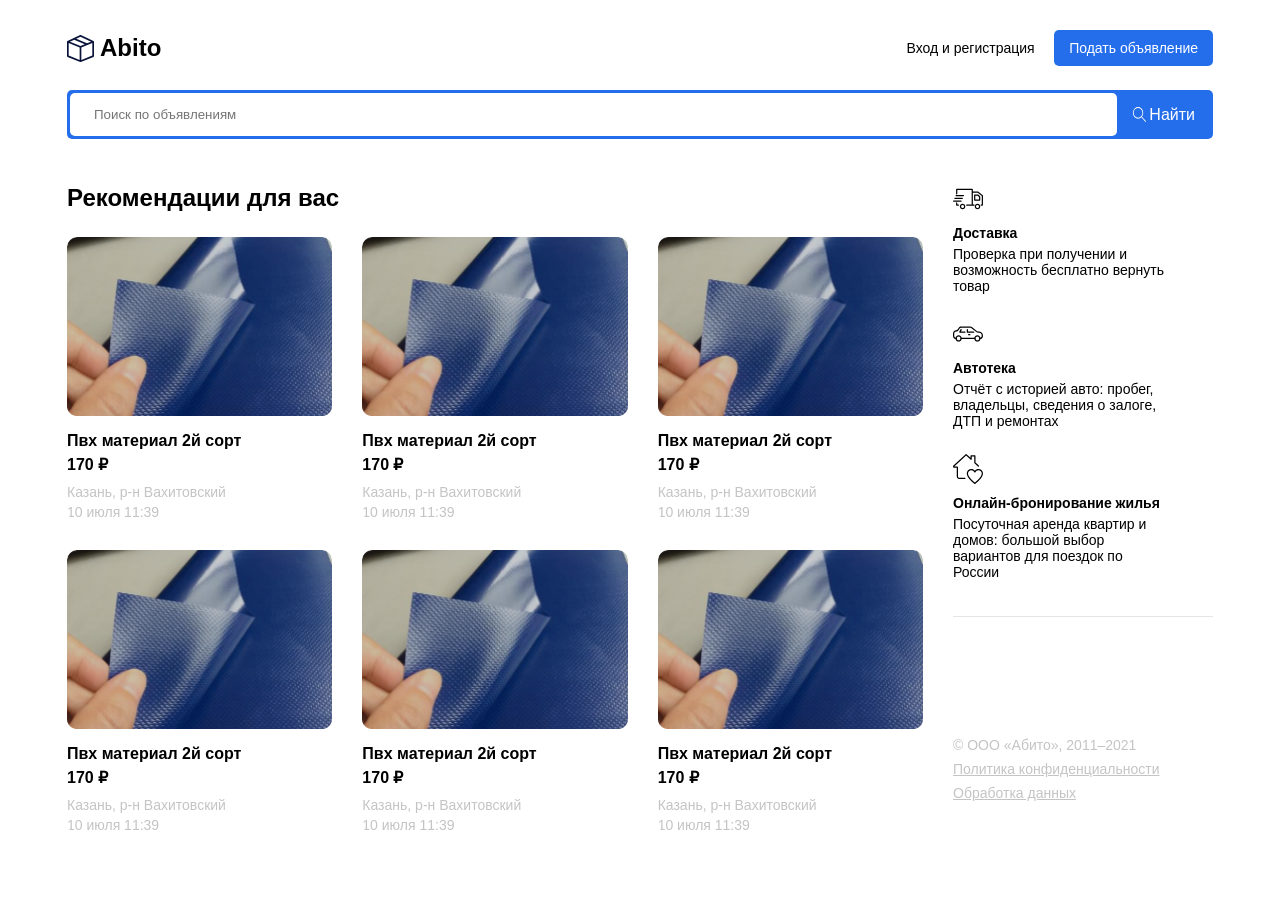
==== index.html @ bc314aca "Add files via upload" ====
<!DOCTYPE html>
<html lang="en">
  <head>
    <meta charset="UTF-8" />
    <meta name="viewport" content="width=device-width, initial-scale=1.0" />
    <title>Document</title>
    <link rel="stylesheet" href="style.css" />
  </head>
  <body>
    <header class="header">
      <div class="container">
        <div class="header-box">
          <a href="/index.html" class="header-logo">
            <img src="/img/logo.svg" alt="logo" />
            <span>Abito</span>
          </a>
          <div class="header-controls">
            <button class="btn btn-outline">Вход и регистрация</button>
            <button class="btn btn-primary">Подать объявление</button>
          </div>
          <div class="header-burger"><img src="/img/menu.svg" alt="" /></div>
        </div>
      </div>
    </header>
    <main>
      <section class="search">
        <div class="container">
          <div class="search-box">
            <input
              class="search-input"
              type="text"
              placeholder="Поиск по объявлениям"
            />
            <button class="btn btn-primary search-btn">
              <img class="search-btn__icon" src="/img/search.svg" alt="" />
              <span class="search-btn__text">Найти</span>
            </button>
          </div>
        </div>
      </section>
      <section class="content">
        <div class="container">
          <div class="content-box">
            <div class="content-main">
              <h2 class="content-side__title">Рекомендации для вас</h2>
              <div class="content-main__list">
                <a href="/product.html" class="content-main__item">
                  <div class="content-main__item--img">
                    <img src="/img/Cart_image.png" alt="Cart" />
                  </div>
                  <h5 class="content-main__item--title">
                    Пвх материал 2й сорт
                  </h5>
                  <strong class="content-main__item--price">170 ₽</strong>
                  <div class="content-main__item--desc-box">
                    <span class="content-main__item--desc"
                      >Казань, р-н Вахитовский</span
                    >
                    <span class="content-main__item--desc">10 июля 11:39</span>
                  </div>
                </a>
                <a href="/product.html" class="content-main__item">
                  <div class="content-main__item--img">
                    <img src="/img/Cart_image.png" alt="Cart" />
                  </div>
                  <h5 class="content-main__item--title">
                    Пвх материал 2й сорт
                  </h5>
                  <strong class="content-main__item--price">170 ₽</strong>
                  <div class="content-main__item--desc-box">
                    <span class="content-main__item--desc"
                      >Казань, р-н Вахитовский</span
                    >
                    <span class="content-main__item--desc">10 июля 11:39</span>
                  </div> </a
                ><a href="/product.html" class="content-main__item">
                  <div class="content-main__item--img">
                    <img src="/img/Cart_image.png" alt="Cart" />
                  </div>
                  <h5 class="content-main__item--title">
                    Пвх материал 2й сорт
                  </h5>
                  <strong class="content-main__item--price">170 ₽</strong>
                  <div class="content-main__item--desc-box">
                    <span class="content-main__item--desc"
                      >Казань, р-н Вахитовский</span
                    >
                    <span class="content-main__item--desc">10 июля 11:39</span>
                  </div> </a
                ><a href="/product.html" class="content-main__item">
                  <div class="content-main__item--img">
                    <img src="/img/Cart_image.png" alt="Cart" />
                  </div>
                  <h5 class="content-main__item--title">
                    Пвх материал 2й сорт
                  </h5>
                  <strong class="content-main__item--price">170 ₽</strong>
                  <div class="content-main__item--desc-box">
                    <span class="content-main__item--desc"
                      >Казань, р-н Вахитовский</span
                    >
                    <span class="content-main__item--desc">10 июля 11:39</span>
                  </div> </a
                ><a href="/product.html" class="content-main__item">
                  <div class="content-main__item--img">
                    <img src="/img/Cart_image.png" alt="Cart" />
                  </div>
                  <h5 class="content-main__item--title">
                    Пвх материал 2й сорт
                  </h5>
                  <strong class="content-main__item--price">170 ₽</strong>
                  <div class="content-main__item--desc-box">
                    <span class="content-main__item--desc"
                      >Казань, р-н Вахитовский</span
                    >
                    <span class="content-main__item--desc">10 июля 11:39</span>
                  </div> </a
                ><a href="/product.html" class="content-main__item">
                  <div class="content-main__item--img">
                    <img src="/img/Cart_image.png" alt="Cart" />
                  </div>
                  <h5 class="content-main__item--title">
                    Пвх материал 2й сорт
                  </h5>
                  <strong class="content-main__item--price">170 ₽</strong>
                  <div class="content-main__item--desc-box">
                    <span class="content-main__item--desc"
                      >Казань, р-н Вахитовский</span
                    >
                    <span class="content-main__item--desc">10 июля 11:39</span>
                  </div>
                </a>
              </div>
            </div>
            <div class="content-side">
              <div class="content-side_title"></div>
              <div class="content-side_list">
                <div class="content-side_list-item">
                  <img
                    class="content-side_list-item--img"
                    src="/img/info1.svg"
                    alt=""
                  />
                  <h5 class="content-side_list-item--title">Доставка</h5>
                  <p class="content-side_list-item--text">
                    Проверка при получении и возможность бесплатно вернуть товар
                  </p>
                </div>
                <div class="content-side_list-item">
                  <img
                    class="content-side_list-item--img"
                    src="/img/info2.svg"
                    alt=""
                  />
                  <h5 class="content-side_list-item--title">Автотека</h5>
                  <p class="content-side_list-item--text">
                    Отчёт с историей авто: пробег, владельцы, сведения о залоге,
                    ДТП и ремонтах
                  </p>
                </div>
                <div class="content-side_list-item">
                  <img
                    class="content-side_list-item--img"
                    src="/img/info3.svg"
                    alt=""
                  />
                  <h5 class="content-side_list-item--title">
                    Онлайн-бронирование жилья
                  </h5>
                  <p class="content-side_list-item--text">
                    Посуточная аренда квартир и домов: большой выбор вариантов
                    для поездок по России
                  </p>
                </div>
              </div>
              <hr />
              <div class="content-side__footer">
                <p class="content-side__footer-item">
                  © ООО «Абито», 2011–2021
                </p>
                <a class="content-side__footer-item" href="#"
                  >Политика конфиденциальности</a
                >
                <a class="content-side__footer-item" href="#"
                  >Обработка данных</a
                >
              </div>
            </div>
          </div>
        </div>
      </section>
    </main>
  </body>
</html>
---- style.css ----
* {
  box-sizing: border-box;
}

body {
  font-family: sans-serif;
  margin: 0;
}

.container {
  width: 100%;
  max-width: 1170px;

  padding: 0 12px;
  margin: 0 auto;
}

.header {
  margin-top: 30px;
  margin-bottom: 24px;
}

.header-box {
  display: flex;
  justify-content: space-between;
  align-items: center;
}

.header-logo {
  display: flex;
  justify-content: start;
  align-items: center;
  gap: 6px;
  text-decoration: none;
  color: #000;
}

.header-logo span {
  font-size: 24px;
  font-weight: bold;
}

.btn {
  font-weight: normal;
  line-height: 16px;
  font-size: 14px;
  padding: 10px 15px;
  border-radius: 5px;
  border: none;
  cursor: pointer;
}
.btn-outline {
  background: transparent;
}
.btn-primary {
  background-color: #256eeb;
  color: white;
}

.header-burger {
  width: 30px;
  height: 30px;
  display: none;
}

.search {
  margin-bottom: 45px;
}
.search-box {
  width: 100%;
  background-color: #256eeb;
  border-radius: 5px;
  padding: 3px;
  display: flex;
  align-items: center;
  justify-content: flex-start;
  min-width: 0;
}
.search-input {
  flex-grow: 1;
  padding: 14px 24px;
  border-radius: 5px;
  outline: none;
  border: none;
}

.search-btn {
  display: flex;
  align-items: center;
}

.search-btn .search-btn__text {
  margin-left: 2px;
  font-size: 16px;
  line-height: 19px;
}
.search-btn .search-btn__icon {
  width: 15px;
  height: 15px;
}

.content {
  padding-bottom: 50px;
}

.content-box {
  display: flex;
  align-items: flex-start;
  justify-content: space-between;
  gap: 30px;
}
.content-main {
  flex-grow: 1;
}
.content-side {
  width: 260px;
  min-width: 260px;
}

.content-side__title {
  font-size: 24px;
  line-height: 28px;
  margin-top: 0;
  margin-bottom: 25px;
}

.content-main__list {
  display: flex;
  justify-content: space-between;
  flex-wrap: wrap;
  row-gap: 30px;
}
.content-main__item {
  width: calc((100% - 60px) / 3);
  display: flex;
  flex-direction: column;
  align-items: flex-start;
  border-radius: 10px;
  overflow: hidden;
  text-decoration: none;
}
.content-main__item--img {
  display: flex;
  width: 100%;
}
.content-main__item--img img {
  width: 100%;
}
.content-main__item--title {
  margin-top: 15px;
  margin-bottom: 5px;
  font-size: 16px;
  line-height: 19px;
  color: #000;
}
.content-main__item:hover .content-main__item--title {
  color: #256eeb;
}

.content-main__item--price {
  font-size: 16px;
  line-height: 19px;
  margin-bottom: 10px;
  color: #000;
}
.content-main__item--desc-box {
  display: flex;
  flex-direction: column;
  row-gap: 4px;
}
.content-main__item--desc {
  font-size: 14px;
  line-height: 16px;
  color: #c4c4c4;
}

.content-side_list {
  display: flex;
  flex-direction: column;
  justify-content: space-between;
  width: 230px;
  gap: 25px;
}
.content-side_list-item {
  width: 217px;
  margin-right: 14px;
}
.content-side_list-item--img {
  width: 30px;
  height: 30px;
}
.content-side_list-item--title {
  font-size: 14px;
  margin-top: 7px;
  margin-bottom: 5px;
}
.content-side_list-item--text {
  margin: 0;
  font-size: 14px;
  line-height: 16px;
}

hr {
  margin-top: 36px;
  margin-bottom: 120px;
  height: 1px;
  border: none;
  background-color: rgba(229, 229, 229, 1);
}

.content-side__footer {
  display: flex;
  flex-direction: column;
  align-items: flex-start;
  gap: 8px;
}
.content-side__footer-item {
  display: inline-block;
  margin: 0;
  color: rgba(196, 196, 196, 1);
  font-size: 14px;
  line-height: 16px;
}

.content-product {
  display: flex;
  flex-grow: 1;
  gap: 30px;
}

.content-product_left {
  display: flex;
  flex-direction: column;
  align-items: flex-start;
  flex-basis: 50%;
}
.content-product__title,
.content-product__price {
  font-size: 24px;
  line-height: 28px;
  margin-top: 0;
  margin-bottom: 25px;
}
.content-product__image {
  width: 100%;
  max-width: 400px;
}
.content-product_text {
  margin-top: 20px;
  font-size: 14px;
  line-height: 140%;
}

.content-product_right {
  display: flex;
  flex-direction: column;
  align-items: flex-start;
  flex-basis: 50%;
}
.btn-product {
  width: 264px;
  height: 54px;
  padding: 10px 15px;
}

@media (max-width: 1200px) {
  .container {
    max-width: 930px;
  }
  .content-main__item {
    width: calc((100% - 30px) / 2);
  }
}
@media (max-width: 991px) {
  .container {
    max-width: 730px;
  }
  .content-box {
    flex-direction: column;
  }
  .content-main {
    width: 100%;
  }
  .content-side {
    width: 100%;
    min-width: 0;
  }
  .content-product {
    display: flex;
    flex-direction: column;
    width: 100%;
  }
}

@media (max-width: 700px) {
  .container {
    max-width: 100%;
  }
  .header-burger {
    display: block;
  }
  .header-controls {
    display: none;
  }
  .search-btn__text {
    display: none;
  }
}
@media (max-width: 480px) {
  .content-main__item {
    width: 100%;
  }
}
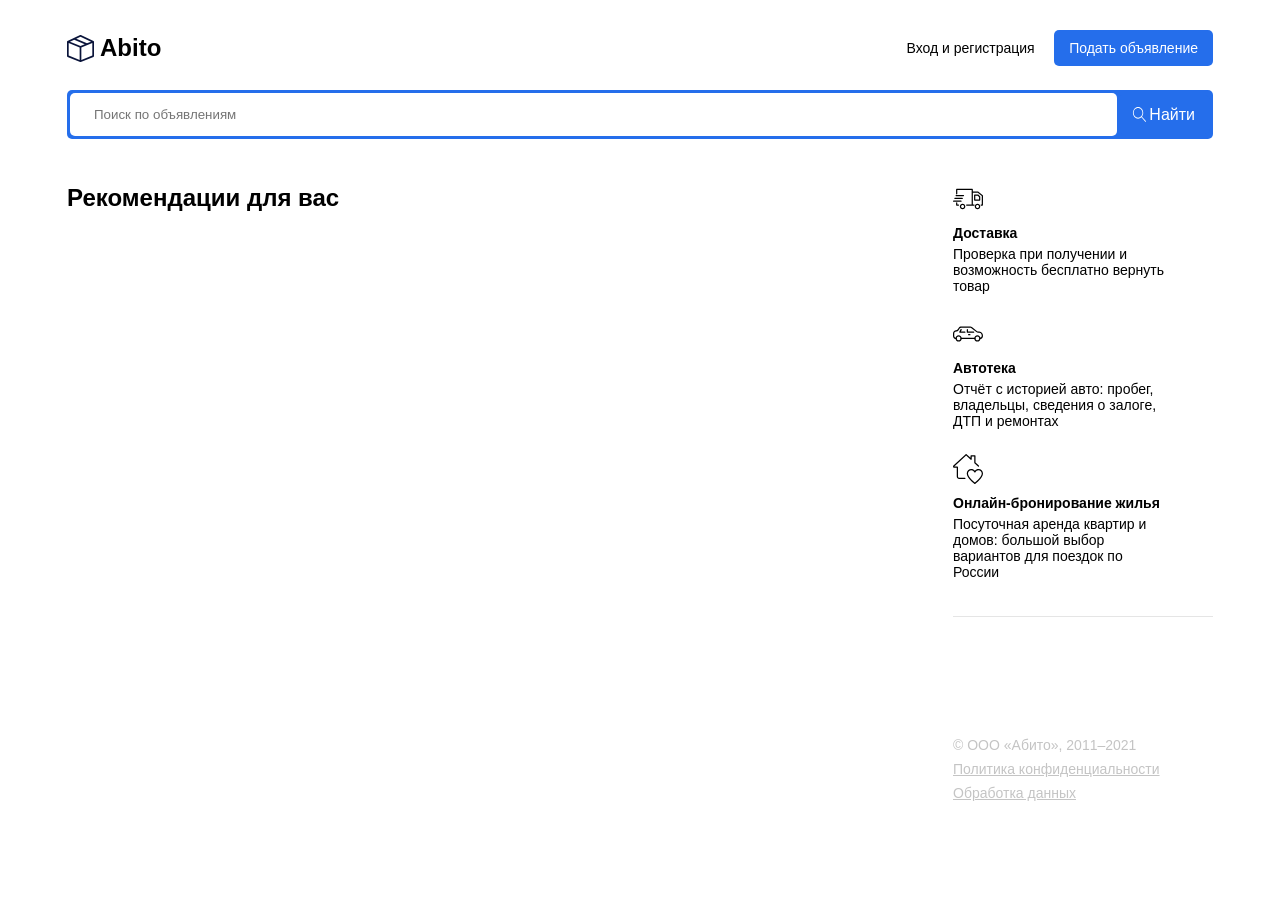
==== commit 21f273d8: "Include main.js script in index.html Added a script tag to include main.js for deferred loading." ====
--- a/index.html
+++ b/index.html
@@ -5,6 +5,7 @@
     <meta name="viewport" content="width=device-width, initial-scale=1.0" />
     <title>Document</title>
     <link rel="stylesheet" href="style.css" />
+    <script src="/main.js" defer></script>
   </head>
   <body>
     <header class="header">
@@ -43,94 +44,7 @@
           <div class="content-box">
             <div class="content-main">
               <h2 class="content-side__title">Рекомендации для вас</h2>
-              <div class="content-main__list">
-                <a href="/product.html" class="content-main__item">
-                  <div class="content-main__item--img">
-                    <img src="/img/Cart_image.png" alt="Cart" />
-                  </div>
-                  <h5 class="content-main__item--title">
-                    Пвх материал 2й сорт
-                  </h5>
-                  <strong class="content-main__item--price">170 ₽</strong>
-                  <div class="content-main__item--desc-box">
-                    <span class="content-main__item--desc"
-                      >Казань, р-н Вахитовский</span
-                    >
-                    <span class="content-main__item--desc">10 июля 11:39</span>
-                  </div>
-                </a>
-                <a href="/product.html" class="content-main__item">
-                  <div class="content-main__item--img">
-                    <img src="/img/Cart_image.png" alt="Cart" />
-                  </div>
-                  <h5 class="content-main__item--title">
-                    Пвх материал 2й сорт
-                  </h5>
-                  <strong class="content-main__item--price">170 ₽</strong>
-                  <div class="content-main__item--desc-box">
-                    <span class="content-main__item--desc"
-                      >Казань, р-н Вахитовский</span
-                    >
-                    <span class="content-main__item--desc">10 июля 11:39</span>
-                  </div> </a
-                ><a href="/product.html" class="content-main__item">
-                  <div class="content-main__item--img">
-                    <img src="/img/Cart_image.png" alt="Cart" />
-                  </div>
-                  <h5 class="content-main__item--title">
-                    Пвх материал 2й сорт
-                  </h5>
-                  <strong class="content-main__item--price">170 ₽</strong>
-                  <div class="content-main__item--desc-box">
-                    <span class="content-main__item--desc"
-                      >Казань, р-н Вахитовский</span
-                    >
-                    <span class="content-main__item--desc">10 июля 11:39</span>
-                  </div> </a
-                ><a href="/product.html" class="content-main__item">
-                  <div class="content-main__item--img">
-                    <img src="/img/Cart_image.png" alt="Cart" />
-                  </div>
-                  <h5 class="content-main__item--title">
-                    Пвх материал 2й сорт
-                  </h5>
-                  <strong class="content-main__item--price">170 ₽</strong>
-                  <div class="content-main__item--desc-box">
-                    <span class="content-main__item--desc"
-                      >Казань, р-н Вахитовский</span
-                    >
-                    <span class="content-main__item--desc">10 июля 11:39</span>
-                  </div> </a
-                ><a href="/product.html" class="content-main__item">
-                  <div class="content-main__item--img">
-                    <img src="/img/Cart_image.png" alt="Cart" />
-                  </div>
-                  <h5 class="content-main__item--title">
-                    Пвх материал 2й сорт
-                  </h5>
-                  <strong class="content-main__item--price">170 ₽</strong>
-                  <div class="content-main__item--desc-box">
-                    <span class="content-main__item--desc"
-                      >Казань, р-н Вахитовский</span
-                    >
-                    <span class="content-main__item--desc">10 июля 11:39</span>
-                  </div> </a
-                ><a href="/product.html" class="content-main__item">
-                  <div class="content-main__item--img">
-                    <img src="/img/Cart_image.png" alt="Cart" />
-                  </div>
-                  <h5 class="content-main__item--title">
-                    Пвх материал 2й сорт
-                  </h5>
-                  <strong class="content-main__item--price">170 ₽</strong>
-                  <div class="content-main__item--desc-box">
-                    <span class="content-main__item--desc"
-                      >Казань, р-н Вахитовский</span
-                    >
-                    <span class="content-main__item--desc">10 июля 11:39</span>
-                  </div>
-                </a>
-              </div>
+              <div class="content-main__list"></div>
             </div>
             <div class="content-side">
               <div class="content-side_title"></div>
